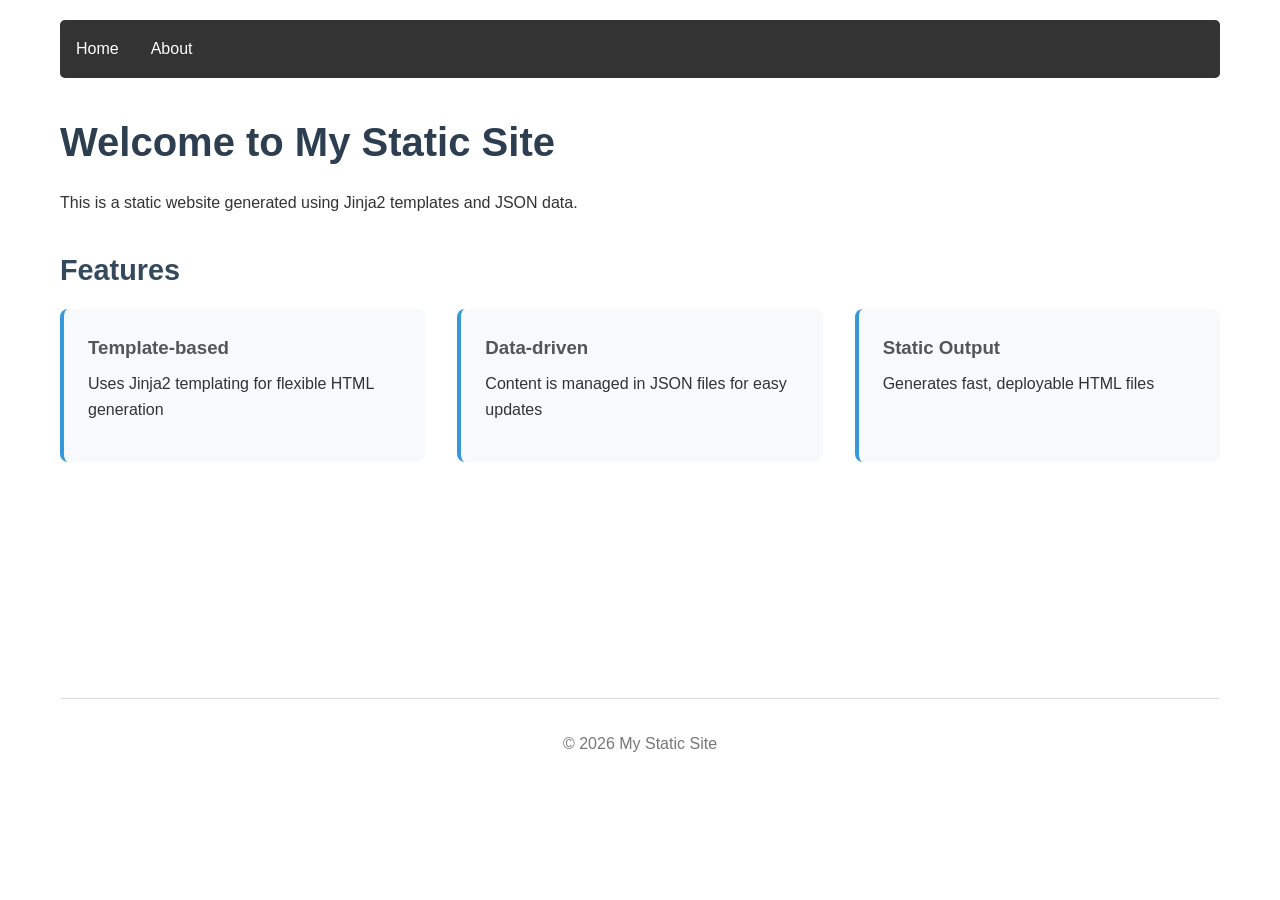
==== output/index.html @ f83f71e3 "github pages deploy with templates" ====
<!DOCTYPE html>
<html lang="en">
<head>
    <meta charset="UTF-8">
    <meta name="viewport" content="width=device-width, initial-scale=1.0">
    <title>Home - My Static Site</title>
    <link rel="stylesheet" href="static/style.css">
</head>
<body>
    <nav>
        <ul>
            <li><a href="index.html">Home</a></li>
            <li><a href="about.html">About</a></li>
        </ul>
    </nav>

    <main>
        
<h1>Welcome to My Static Site</h1>
<p>This is a static website generated using Jinja2 templates and JSON data.</p>

<section class="features">
    <h2>Features</h2>
    <ul>
    
        <li>
            <h3>Template-based</h3>
            <p>Uses Jinja2 templating for flexible HTML generation</p>
        </li>
    
        <li>
            <h3>Data-driven</h3>
            <p>Content is managed in JSON files for easy updates</p>
        </li>
    
        <li>
            <h3>Static Output</h3>
            <p>Generates fast, deployable HTML files</p>
        </li>
    
    </ul>
</section>

    </main>

    <footer>
        <p>&copy; 2026 My Static Site</p>
    </footer>
</body>
</html>
---- output/static/style.css ----
/* Basic CSS for the static site */

* {
    margin: 0;
    padding: 0;
    box-sizing: border-box;
}

body {
    font-family: -apple-system, BlinkMacSystemFont, 'Segoe UI', Roboto, Oxygen, Ubuntu, Cantarell, sans-serif;
    line-height: 1.6;
    color: #333;
    max-width: 1200px;
    margin: 0 auto;
    padding: 20px;
}

nav {
    background: #333;
    color: white;
    padding: 1rem;
    margin-bottom: 2rem;
    border-radius: 5px;
}

nav ul {
    list-style: none;
    display: flex;
    gap: 2rem;
}

nav a {
    color: white;
    text-decoration: none;
    font-weight: 500;
}

nav a:hover {
    text-decoration: underline;
}

main {
    min-height: 60vh;
}

h1 {
    color: #2c3e50;
    margin-bottom: 1rem;
    font-size: 2.5rem;
}

h2 {
    color: #34495e;
    margin: 2rem 0 1rem 0;
    font-size: 1.8rem;
}

h3 {
    color: #555;
    margin-bottom: 0.5rem;
}

p {
    margin-bottom: 1rem;
}

.features ul {
    list-style: none;
    display: grid;
    grid-template-columns: repeat(auto-fit, minmax(300px, 1fr));
    gap: 2rem;
    margin-top: 1rem;
}

.features li {
    background: #f8f9fa;
    padding: 1.5rem;
    border-radius: 8px;
    border-left: 4px solid #3498db;
}

.team {
    margin-top: 2rem;
}

.team-member {
    background: #f8f9fa;
    padding: 1.5rem;
    margin-bottom: 1rem;
    border-radius: 8px;
}

.team-member .role {
    color: #3498db;
    font-weight: 600;
    margin-bottom: 0.5rem;
}

footer {
    margin-top: 3rem;
    padding-top: 2rem;
    border-top: 1px solid #ddd;
    text-align: center;
    color: #777;
}
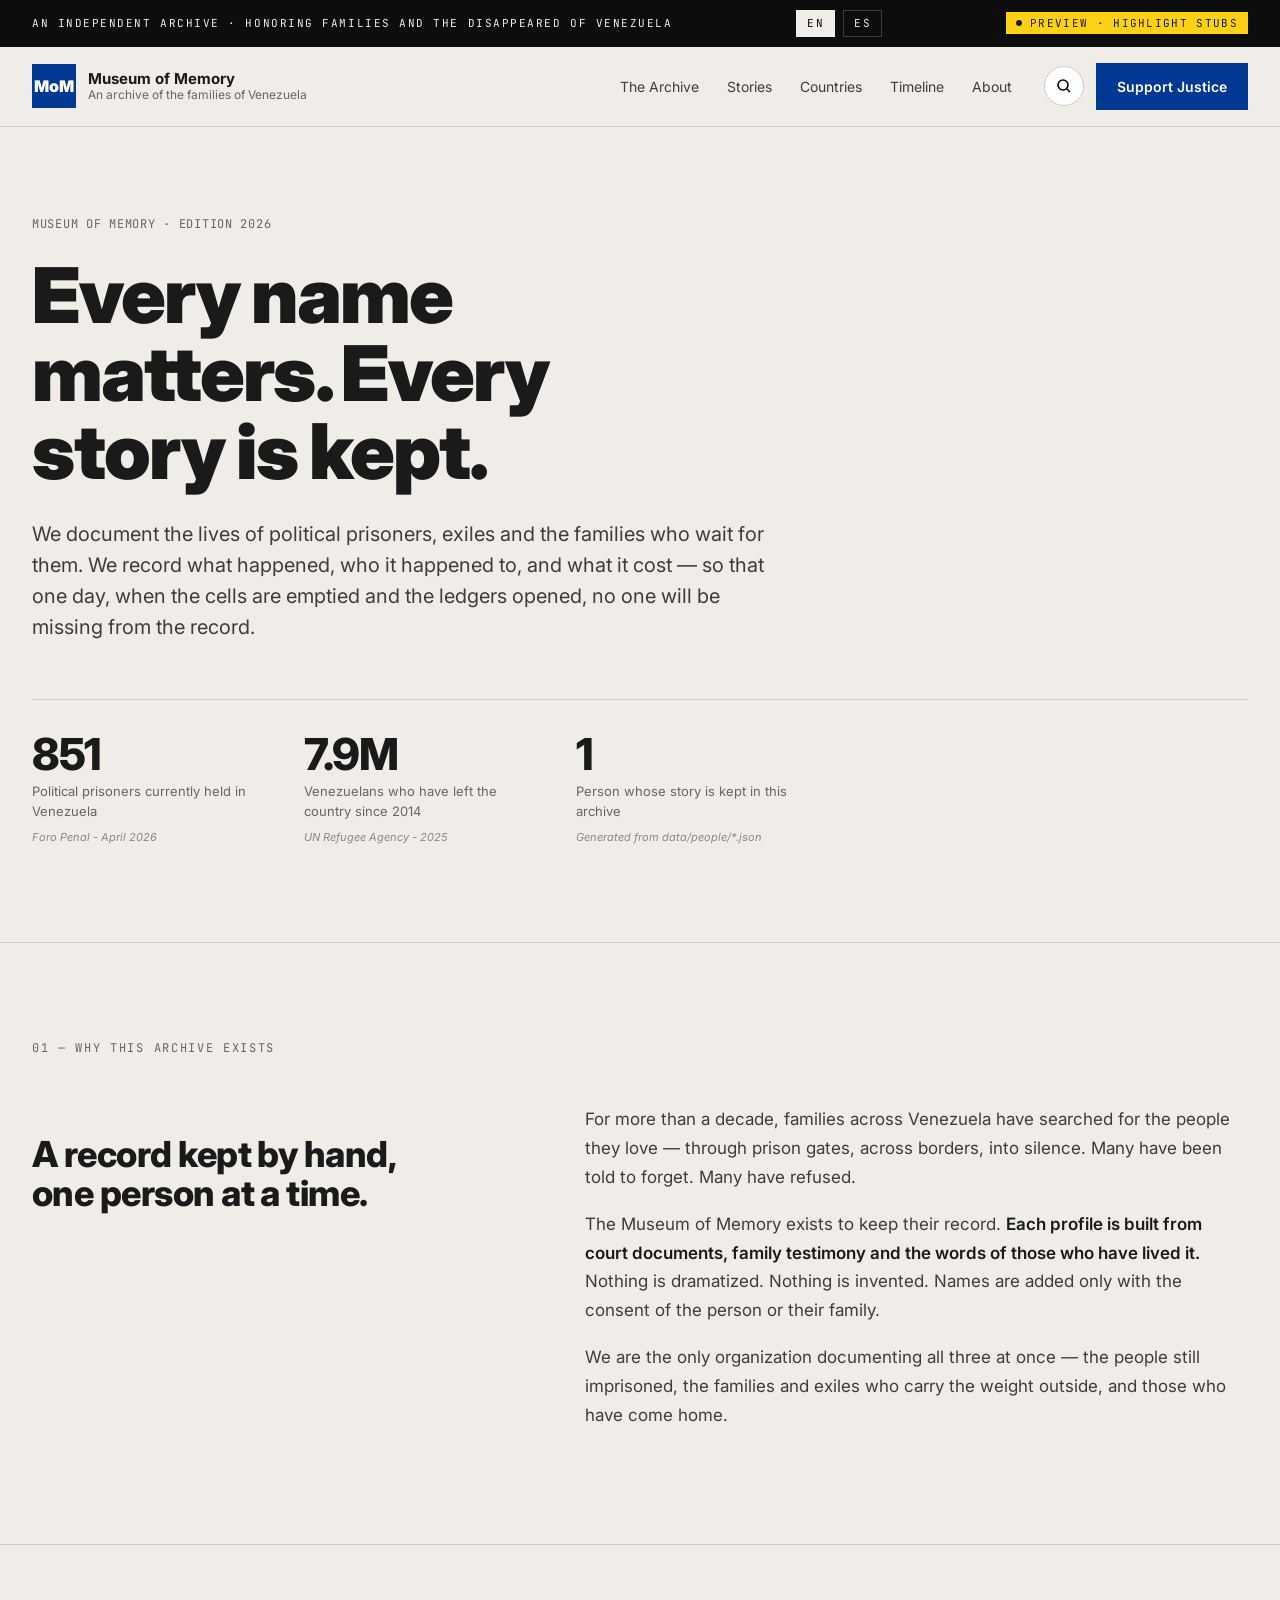
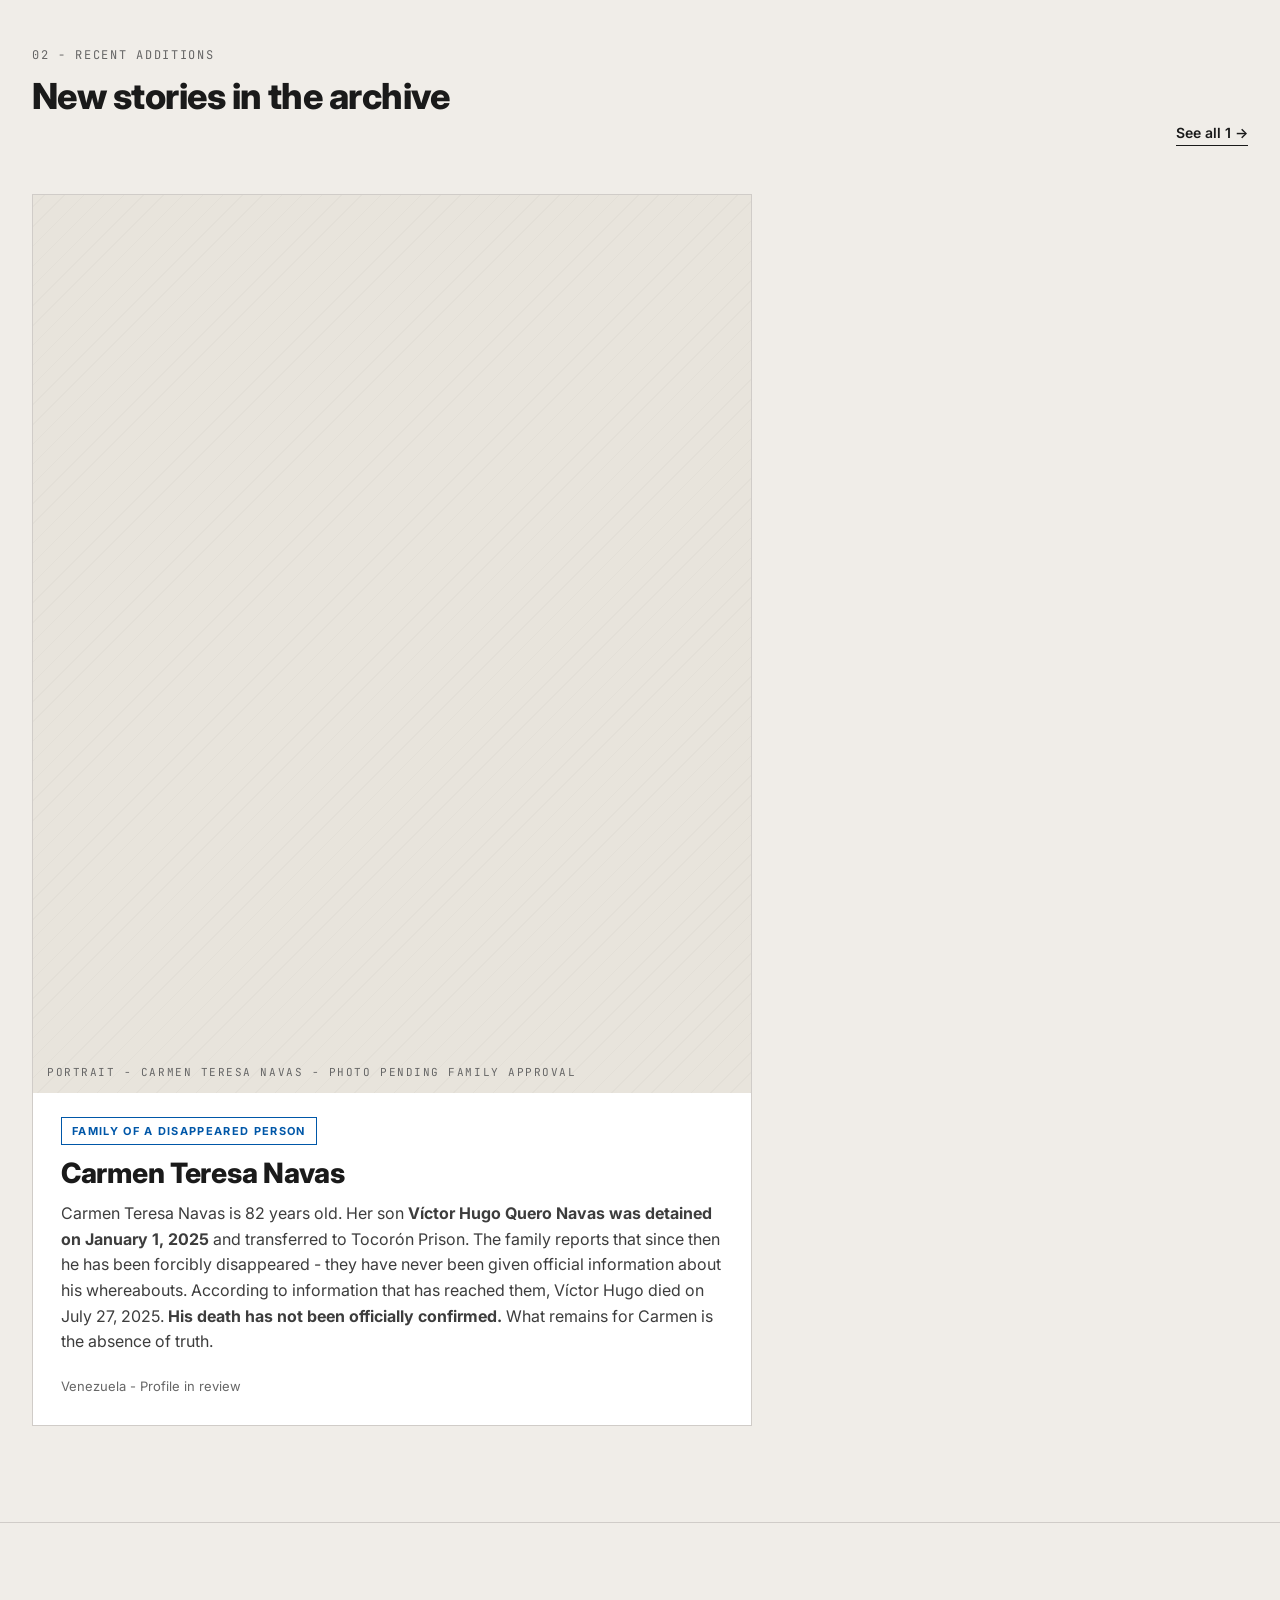
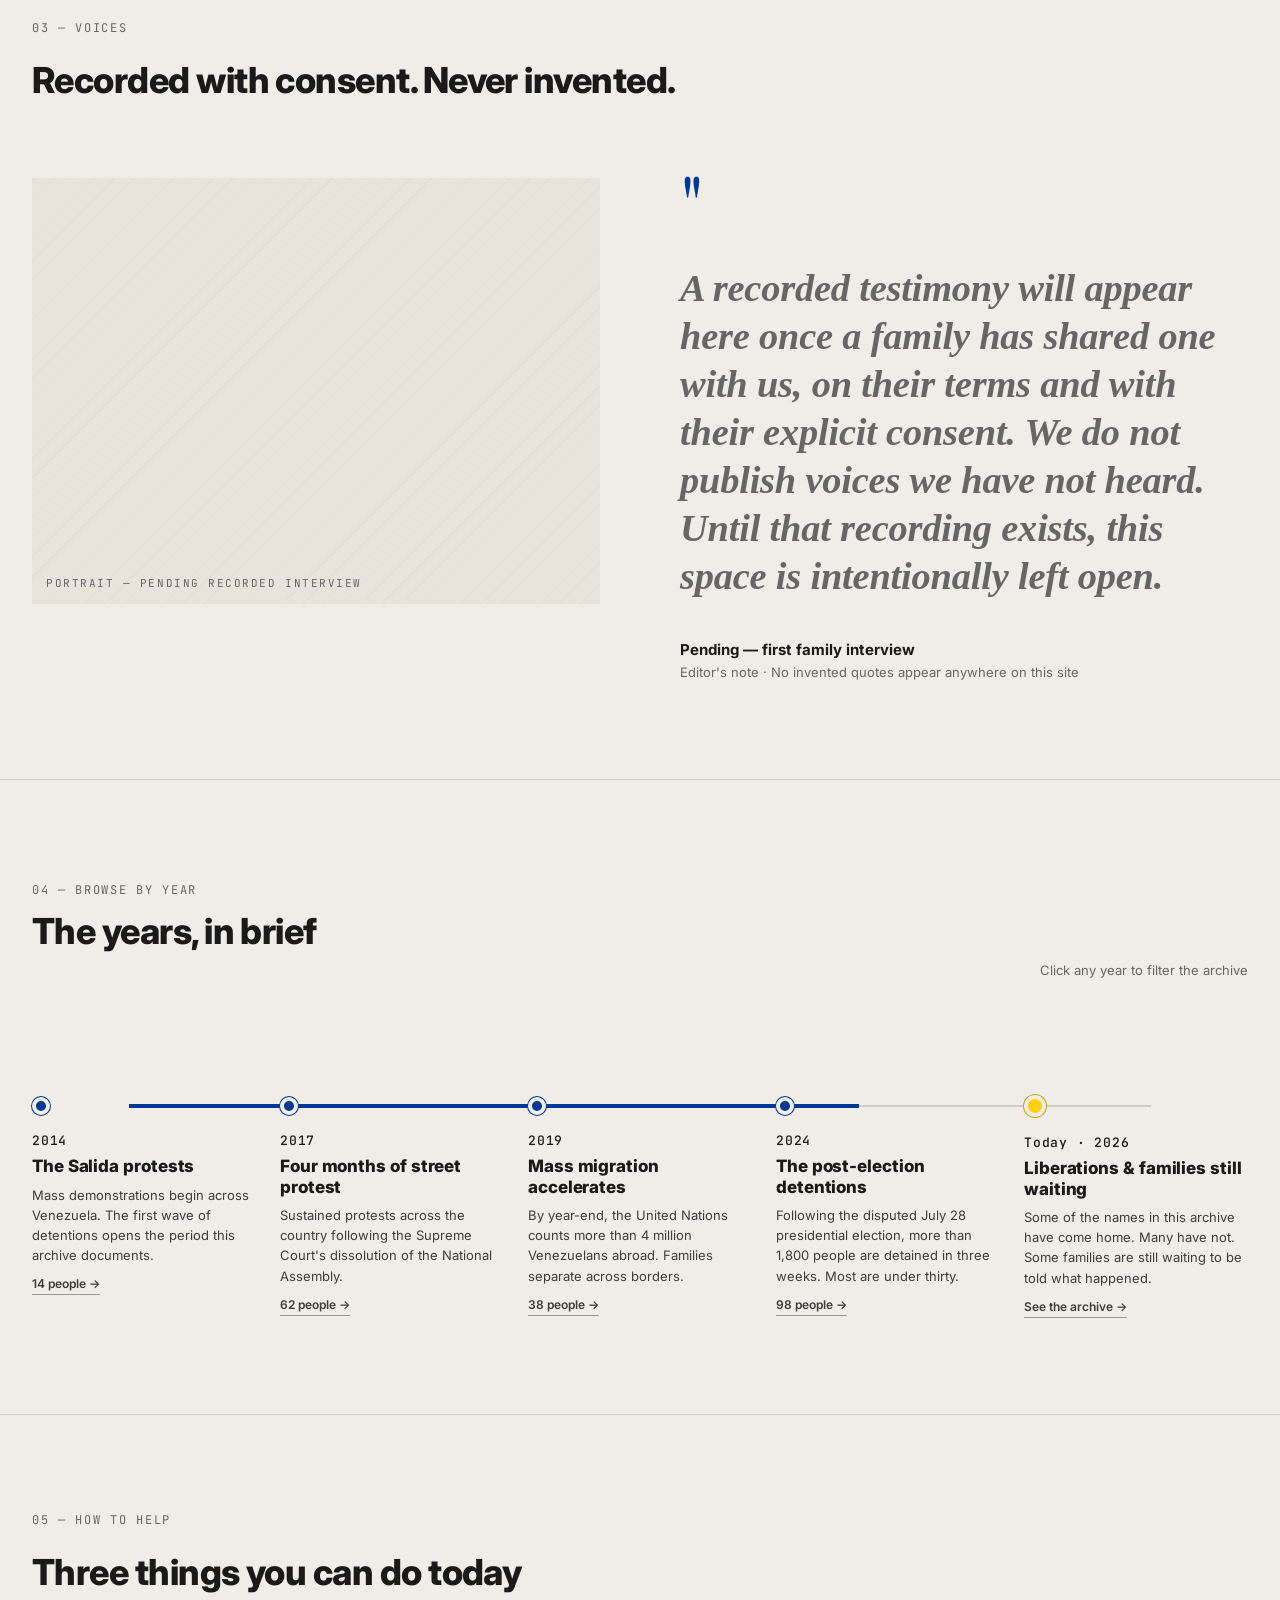
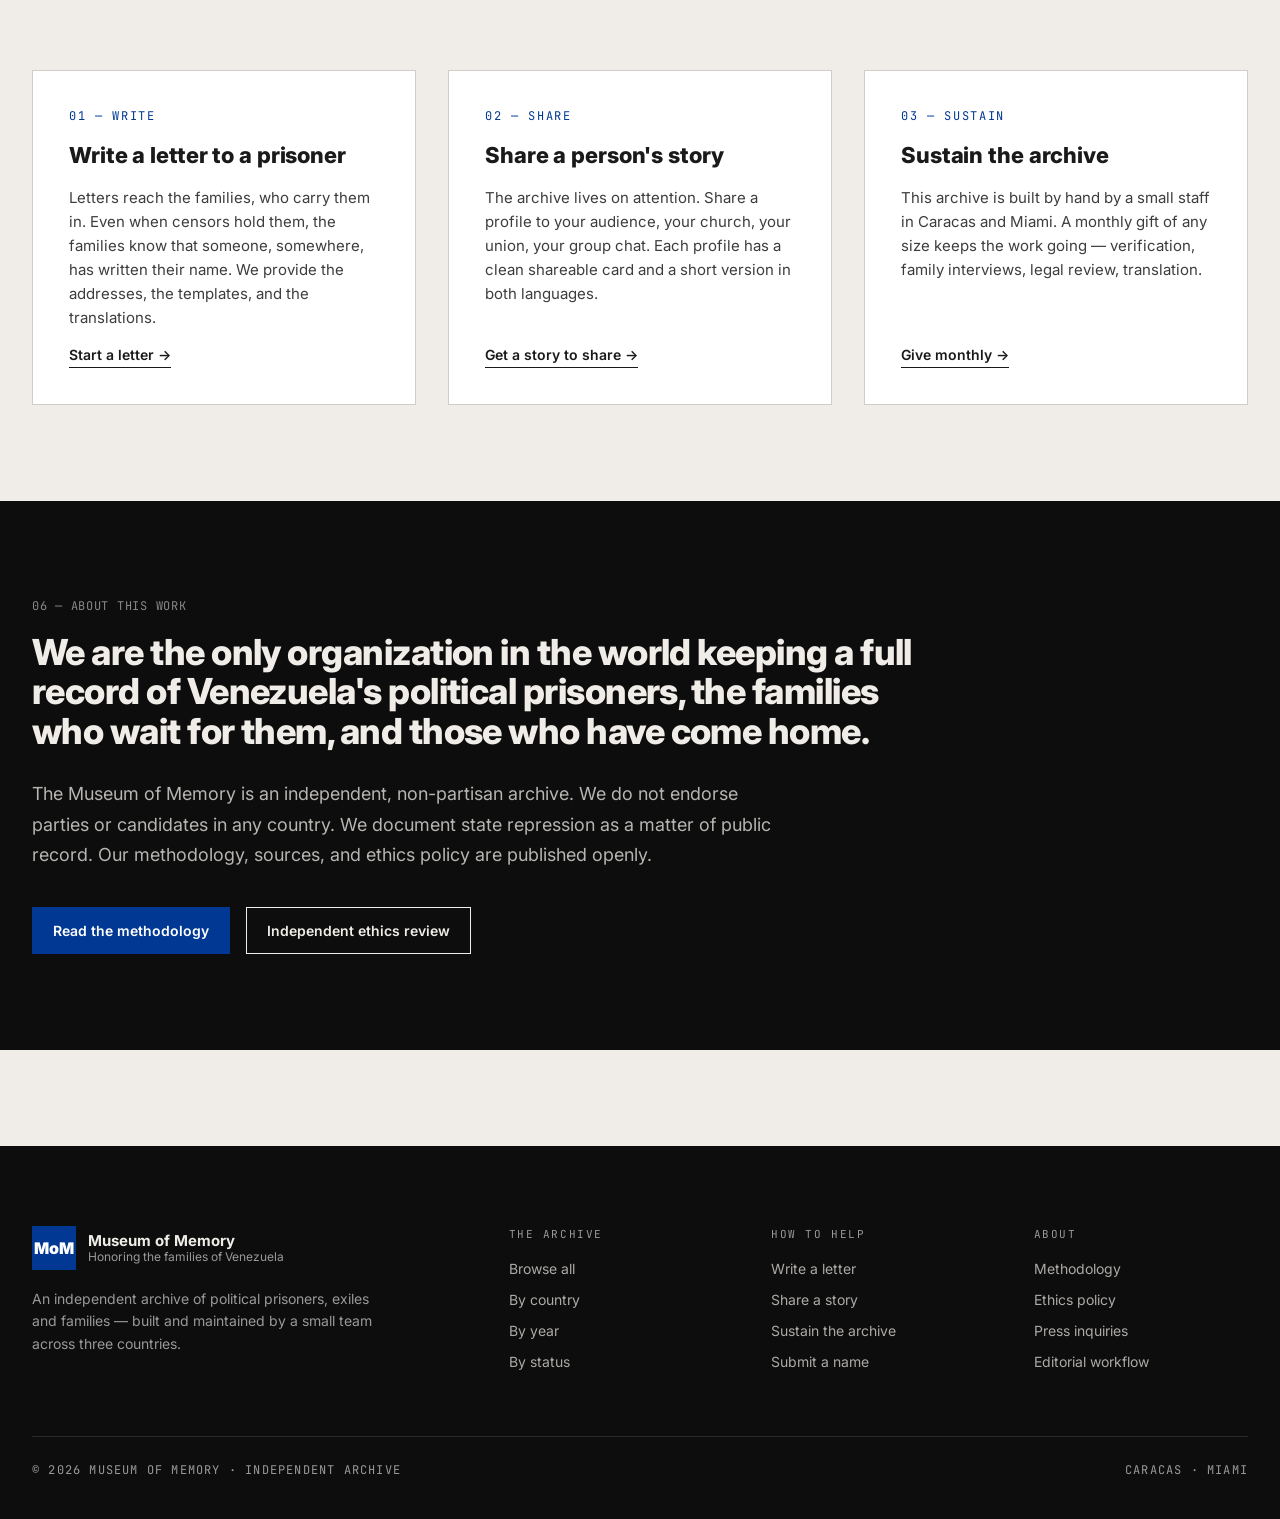
==== commit 8ae7a287: "back to jinja" ====
--- a/output/index.html
+++ b/output/index.html
@@ -1,50 +1,676 @@
 <!DOCTYPE html>
 <html lang="en">
 <head>
-    <meta charset="UTF-8">
-    <meta name="viewport" content="width=device-width, initial-scale=1.0">
-    <title>Home - My Static Site</title>
-    <link rel="stylesheet" href="static/style.css">
+<meta charset="utf-8" />
+<meta name="viewport" content="width=device-width, initial-scale=1" />
+<title>Museum of Memory — Honoring the families of Venezuela</title>
+<link rel="preconnect" href="https://fonts.googleapis.com" />
+<link rel="preconnect" href="https://fonts.gstatic.com" crossorigin />
+<link href="https://fonts.googleapis.com/css2?family=Inter:wght@400;500;600;700;800;900&family=Playfair+Display:ital,wght@0,400;0,700;1,400;1,700&family=JetBrains+Mono:wght@400;500&display=swap" rel="stylesheet" />
+<style>
+/* Museum of Memory — shared stylesheet */
+:root {
+  --cream: #F0EDE8;
+  --cream-2: #E8E4DC;
+  --white: #FFFFFF;
+  --black: #1A1A1A;
+  --true-black: #0D0D0D;
+  --red: #CF142B;
+  --blue: #003893;
+  --blue-deep: #002564;
+  --yellow: #FCD116;
+  --yellow-deep: #C9A410;
+  --red-deep: #A31821;
+  --primary: #003893;
+  --primary-deep: #002564;
+  --amber: #C8820A;
+  --gray-900: #1F1F1F;
+  --gray-700: #3D3D3D;
+  --gray-500: #666666;
+  --gray-400: #888888;
+  --gray-300: #999999;
+  --gray-200: #D0CCC8;
+  --gray-100: #E5E1DA;
+  --cuba-blue: #0057A8;
+  --nicaragua-green: #2E7D32;
+  --venezuela-red: #B71C1C;
+
+  --font-sans: 'Inter', -apple-system, BlinkMacSystemFont, 'Helvetica Neue', sans-serif;
+  --font-serif: 'Playfair Display', Georgia, serif;
+  --font-mono: 'JetBrains Mono', 'IBM Plex Mono', ui-monospace, Menlo, monospace;
+
+  --max: 1320px;
+  --gutter: 32px;
+}
+
+* { box-sizing: border-box; }
+html, body { margin: 0; padding: 0; }
+body {
+  font-family: var(--font-sans);
+  background: var(--cream);
+  color: var(--black);
+  font-size: 16px;
+  line-height: 1.5;
+  -webkit-font-smoothing: antialiased;
+  text-rendering: optimizeLegibility;
+}
+img { max-width: 100%; display: block; }
+a { color: inherit; text-decoration: none; }
+
+/* ---------- Type scale ---------- */
+.t-hero { font-size: clamp(48px, 6vw, 84px); font-weight: 900; letter-spacing: -0.025em; line-height: 1.02; }
+.t-h1   { font-size: clamp(40px, 4.2vw, 56px); font-weight: 800; letter-spacing: -0.02em; line-height: 1.05; }
+.t-h2   { font-size: clamp(28px, 2.8vw, 40px); font-weight: 800; letter-spacing: -0.015em; line-height: 1.1; }
+.t-h3   { font-size: 28px; font-weight: 700; letter-spacing: -0.01em; line-height: 1.2; }
+.t-h4   { font-size: 20px; font-weight: 700; letter-spacing: -0.005em; line-height: 1.3; }
+.t-lead { font-size: 20px; font-weight: 400; line-height: 1.55; color: var(--gray-700); }
+.t-body { font-size: 16px; font-weight: 400; line-height: 1.65; }
+.t-small{ font-size: 13px; font-weight: 400; color: var(--gray-500); }
+.t-cap  { font-size: 12px; font-weight: 400; color: var(--gray-500); }
+.t-label{
+  font-size: 11px; font-weight: 700; text-transform: uppercase;
+  letter-spacing: 0.12em; color: var(--blue);
+}
+.t-mono { font-family: var(--font-mono); font-size: 12px; letter-spacing: 0.06em; text-transform: uppercase; color: var(--gray-500); }
+.t-quote{ font-family: var(--font-serif); font-weight: 700; font-size: clamp(28px, 3vw, 40px); line-height: 1.25; letter-spacing: -0.005em; color: var(--black); }
+
+/* ---------- Layout ---------- */
+.wrap { max-width: var(--max); margin: 0 auto; padding: 0 var(--gutter); }
+.section { padding: 96px 0; border-top: 1px solid var(--gray-200); }
+.section.tight { padding: 64px 0; }
+.section-head { display: flex; flex-direction: column; gap: 12px; margin-bottom: 48px; }
+.section-head .num { font-family: var(--font-mono); font-size: 12px; color: var(--gray-500); text-transform: uppercase; letter-spacing: 0.14em; }
+
+/* ---------- Header ---------- */
+.topband {
+  background: var(--true-black);
+  color: var(--cream);
+  font-family: var(--font-mono);
+  font-size: 11px;
+  letter-spacing: 0.14em;
+  text-transform: uppercase;
+}
+.topband .wrap { display: flex; justify-content: space-between; align-items: center; padding-top: 10px; padding-bottom: 10px; gap: 16px; flex-wrap: wrap; } .topband .right-tools { display: flex; gap: 12px; align-items: center; }
+.topband a { color: inherit; opacity: 0.7; }
+.topband a:hover { opacity: 1; }
+.topband .lang { display: inline-flex; gap: 8px; }
+.topband .lang button {
+  background: transparent; border: 1px solid rgba(255,255,255,0.2); color: var(--cream);
+  font: inherit; letter-spacing: 0.14em; text-transform: uppercase;
+  padding: 4px 10px; cursor: pointer;
+}
+.topband .lang button.on { background: var(--cream); color: var(--true-black); border-color: var(--cream); }
+
+.nav {
+  background: var(--cream);
+  border-bottom: 1px solid var(--gray-200);
+  position: sticky; top: 0; z-index: 50;
+}
+.nav .wrap { display: flex; align-items: center; gap: 32px; padding-top: 16px; padding-bottom: 16px; }
+.brand { display: flex; align-items: center; gap: 12px; font-weight: 700; }
+.brand-mark {
+  width: 44px; height: 44px; background: var(--blue); color: var(--white);
+  display: grid; place-items: center; font-weight: 900; letter-spacing: -0.02em;
+  font-size: 16px;
+}
+.brand-text { display: flex; flex-direction: column; line-height: 1.15; }
+.brand-text strong { font-size: 15px; font-weight: 700; }
+.brand-text span { font-size: 12px; color: var(--gray-500); font-weight: 400; }
+.nav-links { display: flex; gap: 28px; margin-left: auto; align-items: center; }
+.nav-links a { font-size: 14px; color: var(--gray-700); }
+.nav-links a:hover, .nav-links a.active { color: var(--black); }
+.nav-actions { display: flex; align-items: center; gap: 12px; }
+.btn {
+  display: inline-flex; align-items: center; gap: 8px;
+  padding: 12px 20px; font-size: 14px; font-weight: 600;
+  border: 1px solid var(--black); background: var(--black); color: var(--cream);
+  cursor: pointer; transition: background 0.15s ease;
+}
+.btn:hover { background: var(--gray-700); }
+.btn.red { background: var(--blue); border-color: var(--blue); color: var(--white); }
+.btn.red:hover { background: var(--blue-deep); border-color: var(--blue-deep); }
+.btn.ghost { background: transparent; color: var(--black); }
+.btn.ghost:hover { background: var(--black); color: var(--cream); }
+.search-icon {
+  width: 40px; height: 40px; border-radius: 999px;
+  border: 1px solid var(--gray-200); background: var(--white);
+  display: grid; place-items: center; cursor: pointer;
+}
+
+/* ---------- Status pills ---------- */
+.pill {
+  display: inline-flex; align-items: center; gap: 6px;
+  font-size: 11px; font-weight: 700; letter-spacing: 0.12em; text-transform: uppercase;
+  padding: 5px 10px; border: 1px solid currentColor;
+}
+.pill.imprisoned { color: var(--red); }
+.pill.exiled    { color: var(--amber); }
+.pill.liberated { color: var(--nicaragua-green); }
+.pill.killed    { color: var(--red-deep); }
+.pill.disappeared { color: var(--black); }
+.pill.family    { color: var(--cuba-blue); }
+.pill.solid { background: var(--red); color: var(--white); border-color: var(--red); }
+.pill.solid.amber { background: var(--amber); border-color: var(--amber); }
+.pill.solid.green { background: var(--nicaragua-green); border-color: var(--nicaragua-green); }
+
+/* ---------- Photo placeholder ---------- */
+.photo {
+  background: var(--cream-2);
+  position: relative;
+  overflow: hidden;
+  display: flex; align-items: flex-end; justify-content: flex-start;
+}
+.photo::before {
+  content: ""; position: absolute; inset: 0;
+  background-image: repeating-linear-gradient(
+    -45deg,
+    rgba(0,0,0,0.025) 0 1px,
+    transparent 1px 14px
+  );
+}
+.photo .photo-cap {
+  position: relative; z-index: 1;
+  font-family: var(--font-mono); font-size: 11px;
+  text-transform: uppercase; letter-spacing: 0.14em;
+  color: var(--gray-500);
+  padding: 12px 14px;
+}
+.photo.dark { background: var(--true-black); }
+.photo.dark::before { background-image: repeating-linear-gradient(-45deg, rgba(255,255,255,0.04) 0 1px, transparent 1px 14px); }
+.photo.dark .photo-cap { color: var(--gray-300); }
+
+/* ---------- Person card ---------- */
+.person-card {
+  display: block;
+  background: var(--white);
+  border: 1px solid var(--gray-200);
+  transition: border-color 0.15s ease, transform 0.15s ease;
+}
+.person-card:hover { border-color: var(--black); }
+.person-card .photo { aspect-ratio: 4/5; }
+.person-card .meta { padding: 18px 20px 22px; }
+.person-card .meta h4 { margin: 0 0 6px; font-size: 18px; font-weight: 700; letter-spacing: -0.005em; }
+.person-card .meta .sub { font-size: 13px; color: var(--gray-500); }
+.person-card .pill { margin-bottom: 12px; }
+
+/* ---------- Footer ---------- */
+.foot { background: var(--true-black); color: var(--cream); padding: 80px 0 40px; margin-top: 96px; }
+.foot a { color: var(--cream); opacity: 0.7; }
+.foot a:hover { opacity: 1; }
+.foot-grid { display: grid; grid-template-columns: 2fr 1fr 1fr 1fr; gap: 48px; }
+.foot-col h5 { font-size: 11px; letter-spacing: 0.14em; text-transform: uppercase; color: var(--gray-300); margin: 0 0 16px; font-family: var(--font-mono); font-weight: 400; }
+.foot-col ul { list-style: none; padding: 0; margin: 0; display: flex; flex-direction: column; gap: 10px; font-size: 14px; }
+.foot-bottom { margin-top: 64px; padding-top: 24px; border-top: 1px solid rgba(255,255,255,0.12); display: flex; justify-content: space-between; font-size: 12px; color: var(--gray-300); font-family: var(--font-mono); letter-spacing: 0.1em; text-transform: uppercase; }
+
+/* ---------- Stub data flag (preview mode) ---------- */
+[data-stub] { position: relative; }
+body.preview-on [data-stub] {
+  outline: 2px dashed var(--yellow-deep);
+  outline-offset: 2px;
+  background-image: linear-gradient(135deg, rgba(252,209,22,0.06) 0 8px, transparent 8px 16px);
+}
+body.preview-on [data-stub]::after {
+  content: "SAMPLE";
+  position: absolute; top: -10px; left: -2px;
+  font-family: var(--font-mono); font-size: 9px; letter-spacing: 0.16em; font-weight: 700;
+  background: var(--yellow); color: var(--black); padding: 2px 6px;
+  z-index: 5;
+}
+.preview-toggle {
+  display: inline-flex; align-items: center; gap: 8px;
+  font-family: var(--font-mono); font-size: 11px; letter-spacing: 0.12em; text-transform: uppercase;
+  background: var(--yellow); color: var(--black); border: 0; padding: 4px 10px;
+  cursor: pointer;
+}
+.preview-toggle .dot { width: 6px; height: 6px; border-radius: 999px; background: var(--black); }
+body.preview-on .preview-toggle { background: var(--black); color: var(--yellow); }
+body.preview-on .preview-toggle .dot { background: var(--yellow); }
+
+/* ---------- Utilities ---------- */
+.hr { border: 0; border-top: 1px solid var(--gray-200); margin: 0; }
+.flag { width: 18px; height: 12px; display: inline-block; vertical-align: middle; border: 1px solid rgba(0,0,0,0.05); }
+.country-tag { display: inline-flex; align-items: center; gap: 6px; font-size: 11px; font-weight: 700; letter-spacing: 0.12em; text-transform: uppercase; }
+
+</style>
+<style>
+  /* Home-only */
+  .hero { padding: 88px 0 96px; }
+  .hero .lede { max-width: 920px; }
+  .hero h1 { margin: 24px 0 28px; }
+  .hero .meta-row { display: flex; gap: 32px; margin-top: 56px; padding-top: 32px; border-top: 1px solid var(--gray-200); flex-wrap: wrap; }
+  .hero .meta-row .meta-item { min-width: 220px; }
+  .hero .meta-row .num { font-size: 44px; font-weight: 800; letter-spacing: -0.02em; line-height: 1; }
+  .hero .meta-row .lbl { font-size: 13px; color: var(--gray-500); margin-top: 6px; max-width: 240px; }
+  .hero .meta-row .src { font-size: 11px; color: var(--gray-400); margin-top: 8px; font-style: italic; }
+
+  .why { display: grid; grid-template-columns: 1fr 1.4fr; gap: 80px; align-items: start; }
+  .why p { font-size: 17px; line-height: 1.7; color: var(--gray-700); margin: 0 0 18px; }
+  .why p strong { color: var(--black); font-weight: 600; }
+
+  /* Recent additions */
+  .recent-grid { display: grid; grid-template-columns: 1.6fr 1fr 1fr; gap: 28px; }
+  .recent-grid .featured .photo { aspect-ratio: 4/5; }
+  .recent-grid .featured .meta { padding: 24px 28px 28px; }
+  .recent-grid .featured h3 { margin: 0 0 12px; font-size: 28px; font-weight: 800; letter-spacing: -0.01em; line-height: 1.15; }
+  .recent-grid .featured p { font-size: 16px; color: var(--gray-700); line-height: 1.6; margin: 0 0 18px; }
+  .recent-grid .featured .pill { margin-bottom: 12px; }
+  .recent-grid .stack { display: flex; flex-direction: column; gap: 28px; }
+  .recent-grid .stack .person-card .photo { aspect-ratio: 4/3; }
+
+  /* Timeline */
+  .tl { position: relative; padding: 0 0 0 0; }
+  .tl-row { display: grid; grid-template-columns: 140px 1fr; gap: 48px; padding: 28px 0; border-top: 1px solid var(--gray-200); align-items: start; }
+  .tl-row:last-child { border-bottom: 1px solid var(--gray-200); }
+  .tl-row .yr { font-family: var(--font-mono); font-size: 13px; letter-spacing: 0.08em; color: var(--gray-700); padding-top: 4px; }
+  .tl-row .yr .count { display: block; font-family: var(--font-sans); font-size: 11px; color: var(--gray-400); margin-top: 4px; letter-spacing: 0.06em; text-transform: uppercase; }
+  .tl-row .body h4 { margin: 0 0 8px; font-size: 20px; font-weight: 700; letter-spacing: -0.005em; }
+  .tl-row .body p { margin: 0; color: var(--gray-700); font-size: 15px; line-height: 1.6; max-width: 720px; }
+  .tl-row .body .links { margin-top: 12px; display: flex; gap: 16px; flex-wrap: wrap; font-size: 13px; }
+  .tl-row .body .links a { color: var(--gray-700); border-bottom: 1px solid var(--gray-300); padding-bottom: 1px; }
+  .tl-row .body .links a:hover { color: var(--black); border-color: var(--black); }
+  .tl-row.is-active .body h4 { color: var(--red); }
+
+  /* Horizontal hero timeline */
+  .htl { padding: 16px 0 0; }
+  .htl-track {
+    position: relative;
+    display: grid;
+    grid-template-columns: repeat(5, 1fr);
+    gap: 24px;
+    margin-top: 32px;
+  }
+  .htl-track::before {
+    content: ""; position: absolute;
+    left: 8%; right: 8%; top: 28px;
+    height: 2px; background: var(--gray-200);
+    z-index: 0;
+  }
+  .htl-track::after {
+    content: ""; position: absolute;
+    left: 8%; top: 27px;
+    width: 60%; height: 4px; background: var(--blue);
+    z-index: 1;
+  }
+  .htl-node { position: relative; z-index: 2; padding-top: 0; }
+  .htl-dot {
+    width: 18px; height: 18px; border-radius: 999px;
+    background: var(--gray-200); border: 4px solid var(--cream);
+    margin: 20px 0 16px;
+    box-shadow: 0 0 0 1px var(--gray-300);
+  }
+  .htl-node.is-key .htl-dot { background: var(--blue); box-shadow: 0 0 0 1px var(--blue); }
+  .htl-node.is-now .htl-dot { background: var(--yellow); box-shadow: 0 0 0 1px var(--yellow-deep); width: 22px; height: 22px; margin-top: 18px; }
+  .htl-node .yr {
+    font-family: var(--font-mono); font-size: 13px; font-weight: 500;
+    letter-spacing: 0.06em; color: var(--gray-500);
+    margin-bottom: 6px;
+  }
+  .htl-node.is-key .yr, .htl-node.is-now .yr { color: var(--black); }
+  .htl-node h4 {
+    margin: 0 0 8px; font-size: 17px; font-weight: 800; letter-spacing: -0.005em;
+    line-height: 1.2;
+  }
+  .htl-node p {
+    margin: 0; font-size: 13px; color: var(--gray-700); line-height: 1.55;
+  }
+  .htl-node a {
+    display: inline-block; margin-top: 10px; font-size: 12px; font-weight: 600;
+    color: var(--gray-700); border-bottom: 1px solid var(--gray-300); padding-bottom: 1px;
+  }
+  .htl-node a:hover { color: var(--black); border-color: var(--black); }
+  @media (max-width: 900px) {
+    .htl-track { grid-template-columns: 1fr; gap: 0; }
+    .htl-track::before, .htl-track::after { display: none; }
+    .htl-node { border-top: 1px solid var(--gray-200); padding: 20px 0; }
+    .htl-dot { margin: 0 0 12px; }
+  }
+
+  /* Voices section */
+  .voices { display: grid; grid-template-columns: 1fr 1fr; gap: 80px; align-items: start; }
+  .voices blockquote { margin: 0; }
+  .voices .qmark { font-family: var(--font-serif); font-size: 80px; color: var(--blue); line-height: 0.6; margin-bottom: 8px; }
+  .voices .attr { margin-top: 28px; }
+  .voices .attr .who { font-weight: 700; font-size: 15px; }
+  .voices .attr .role { font-size: 13px; color: var(--gray-500); margin-top: 2px; }
+  .voices .photo { aspect-ratio: 4/3; }
+
+  /* How to help */
+  .help-grid { display: grid; grid-template-columns: repeat(3, 1fr); gap: 32px; }
+  .help-card {
+    background: var(--white); border: 1px solid var(--gray-200);
+    padding: 36px; display: flex; flex-direction: column; gap: 14px; min-height: 320px;
+  }
+  .help-card .num { font-family: var(--font-mono); font-size: 12px; color: var(--blue); letter-spacing: 0.14em; text-transform: uppercase; }
+  .help-card h4 { font-size: 22px; font-weight: 800; letter-spacing: -0.005em; margin: 0; }
+  .help-card p { color: var(--gray-700); margin: 0; font-size: 15px; line-height: 1.6; flex: 1; }
+  .help-card a { font-size: 14px; font-weight: 600; color: var(--black); border-bottom: 1px solid var(--black); padding-bottom: 2px; align-self: flex-start; }
+
+  /* About strip */
+  .about-strip { background: var(--true-black); color: var(--cream); padding: 96px 0; }
+  .about-strip h2 { margin: 0 0 28px; max-width: 900px; }
+  .about-strip p { font-size: 18px; color: rgba(240,237,232,0.75); line-height: 1.7; max-width: 760px; margin: 0 0 18px; }
+  .about-strip .num { color: var(--gray-400); }
+
+  @media (max-width: 900px) {
+    .why, .voices, .recent-grid, .help-grid, .foot-grid { grid-template-columns: 1fr; gap: 40px; }
+    .nav-links { display: none; }
+  }
+</style>
 </head>
 <body>
-    <nav>
+
+<!-- TOP BAND -->
+<div class="topband">
+  <div class="wrap">
+    <div>An independent archive · Honoring families and the disappeared of Venezuela</div>
+    <div class="lang" role="group" aria-label="Language">
+      <button class="on" aria-pressed="true">EN</button>
+      <button aria-pressed="false">ES</button>
+      </div>
+      <button class="preview-toggle" id="previewToggle"><span class="dot"></span>Preview · highlight stubs</button>
+  </div>
+</div>
+
+<!-- NAV -->
+<header class="nav">
+  <div class="wrap">
+    <a href="index.html" class="brand" aria-label="Museum of Memory home">
+      <span class="brand-mark">MoM</span>
+      <span class="brand-text">
+        <strong>Museum of Memory</strong>
+        <span>An archive of the families of Venezuela</span>
+      </span>
+    </a>
+    <nav class="nav-links" aria-label="Primary">
+      <a href="archive.html">The Archive</a>
+      <a href="#">Stories</a>
+      <a href="#">Countries</a>
+      <a href="#">Timeline</a>
+      <a href="#">About</a>
+    </nav>
+    <div class="nav-actions">
+      <button class="search-icon" aria-label="Search the archive">
+        <svg width="16" height="16" viewBox="0 0 16 16" fill="none" stroke="currentColor" stroke-width="1.6"><circle cx="7" cy="7" r="5"/><path d="M11 11l3 3"/></svg>
+      </button>
+      <a class="btn red" href="#help">Support Justice</a>
+    </div>
+  </div>
+</header>
+
+<!-- HERO / MISSION -->
+<section class="hero">
+  <div class="wrap">
+    <div class="lede">
+      <div class="t-mono">Museum of Memory · Edition 2026</div>
+      <h1 class="t-hero">Every name<br/>matters. Every<br/>story is kept.</h1>
+      <p class="t-lead" style="max-width: 760px;">
+        We document the lives of political prisoners, exiles and the families who wait for them.
+        We record what happened, who it happened to, and what it cost — so that one day,
+        when the cells are emptied and the ledgers opened, no one will be missing from the record.
+      </p>
+    </div>
+
+    <div class="meta-row">
+  <div class="meta-item">
+    <div class="num">851</div>
+    <div class="lbl">Political prisoners currently held in Venezuela</div>
+    <div class="src">Foro Penal - April 2026</div>
+  </div>
+  <div class="meta-item">
+    <div class="num">7.9M</div>
+    <div class="lbl">Venezuelans who have left the country since 2014</div>
+    <div class="src">UN Refugee Agency - 2025</div>
+  </div>
+  <div class="meta-item">
+    <div class="num">1</div>
+    <div class="lbl">Person whose story is kept in this archive</div>
+    <div class="src">Generated from data/people/*.json</div>
+  </div>
+</div>
+  </div>
+</section>
+
+<!-- WHY THIS EXISTS -->
+<section class="section">
+  <div class="wrap">
+    <div class="section-head">
+      <span class="num">01 — Why this archive exists</span>
+    </div>
+    <div class="why">
+      <h2 class="t-h2">A record kept by hand,<br/>one person at a time.</h2>
+      <div>
+        <p>
+          For more than a decade, families across Venezuela have searched
+          for the people they love — through prison gates, across borders, into silence.
+          Many have been told to forget. Many have refused.
+        </p>
+        <p>
+          The Museum of Memory exists to keep their record. <strong>Each profile is built from
+          court documents, family testimony and the words of those who have lived it.</strong>
+          Nothing is dramatized. Nothing is invented. Names are added only with the consent
+          of the person or their family.
+        </p>
+        <p>
+          We are the only organization documenting all three at once — the people still imprisoned, the families and exiles who carry the weight outside, and those who have come home.
+        </p>
+      </div>
+    </div>
+  </div>
+</section>
+
+<!-- RECENT ADDITIONS -->
+<section class="section">
+  <div class="wrap">
+    <div class="section-head" style="display:flex; flex-direction:row; justify-content:space-between; align-items:end;">
+      <div>
+        <span class="num">02 - Recent additions</span>
+        <h2 class="t-h2" style="margin-top:12px;">New stories in the archive</h2>
+      </div>
+      <a href="archive.html" style="font-size:14px; font-weight:600; border-bottom:1px solid var(--black); padding-bottom:2px;">See all 1 -></a>
+    </div>
+
+    <div class="recent-grid" style="grid-template-columns:minmax(0, 720px);">
+
+      <a href="carmen.html" class="person-card featured">
+        <div class="photo" style="aspect-ratio: 4/5;">
+          <span class="photo-cap">PORTRAIT - CARMEN TERESA NAVAS - PHOTO PENDING FAMILY APPROVAL</span>
+        </div>
+        <div class="meta">
+          <span class="pill family">Family of a disappeared person</span>
+          <h3>Carmen Teresa Navas</h3>
+          <p>Carmen Teresa Navas is 82 years old. Her son <strong>Víctor Hugo Quero Navas was detained on January 1, 2025</strong> and transferred to Tocorón Prison. The family reports that since then he has been forcibly disappeared - they have never been given official information about his whereabouts. According to information that has reached them, Víctor Hugo died on July 27, 2025. <strong>His death has not been officially confirmed.</strong> What remains for Carmen is the absence of truth.</p>
+          <span class="t-small">Venezuela - Profile in review</span>
+        </div>
+      </a>
+
+    </div>
+  </div>
+</section>
+
+<!-- VOICES / PULL QUOTE -->
+<section class="section">
+  <div class="wrap">
+    <div class="section-head">
+      <span class="num">03 — Voices</span>
+      <h2 class="t-h2" style="margin-top:12px;">Recorded with consent. Never invented.</h2>
+    </div>
+    <div class="voices" data-stub>
+      <div class="photo" style="aspect-ratio: 4/3;">
+        <span class="photo-cap">PORTRAIT — PENDING RECORDED INTERVIEW</span>
+      </div>
+      <blockquote>
+        <div class="qmark">"</div>
+        <p class="t-quote" style="color: var(--gray-500); font-style: italic;">
+          A recorded testimony will appear here once a family has shared one with us, on their
+          terms and with their explicit consent. We do not publish voices we have not heard.
+          Until that recording exists, this space is intentionally left open.
+        </p>
+        <div class="attr">
+          <div class="who">Pending — first family interview</div>
+          <div class="role">Editor's note · No invented quotes appear anywhere on this site</div>
+        </div>
+      </blockquote>
+    </div>
+  </div>
+</section>
+
+<!-- TIMELINE / BROWSE BY YEAR -->
+<section class="section">
+  <div class="wrap">
+    <div class="section-head" style="display:flex; flex-direction:row; justify-content:space-between; align-items:end;">
+      <div>
+        <span class="num">04 — Browse by year</span>
+        <h2 class="t-h2" style="margin-top:12px;">The years, in brief</h2>
+      </div>
+      <span class="t-small">Click any year to filter the archive</span>
+    </div>
+
+    <div class="htl" data-stub>
+      <div class="htl-track">
+        <div class="htl-node is-key">
+          <div class="htl-dot"></div>
+          <div class="yr">2014</div>
+          <h4>The Salida protests</h4>
+          <p>Mass demonstrations begin across Venezuela. The first wave of detentions opens the period this archive documents.</p>
+          <a href="archive.html?year=2014">14 people →</a>
+        </div>
+        <div class="htl-node is-key">
+          <div class="htl-dot"></div>
+          <div class="yr">2017</div>
+          <h4>Four months of street protest</h4>
+          <p>Sustained protests across the country following the Supreme Court's dissolution of the National Assembly.</p>
+          <a href="archive.html?year=2017">62 people →</a>
+        </div>
+        <div class="htl-node is-key">
+          <div class="htl-dot"></div>
+          <div class="yr">2019</div>
+          <h4>Mass migration accelerates</h4>
+          <p>By year-end, the United Nations counts more than 4 million Venezuelans abroad. Families separate across borders.</p>
+          <a href="archive.html?year=2019">38 people →</a>
+        </div>
+        <div class="htl-node is-key">
+          <div class="htl-dot"></div>
+          <div class="yr">2024</div>
+          <h4>The post-election detentions</h4>
+          <p>Following the disputed July 28 presidential election, more than 1,800 people are detained in three weeks. Most are under thirty.</p>
+          <a href="archive.html?year=2024">98 people →</a>
+        </div>
+        <div class="htl-node is-now">
+          <div class="htl-dot"></div>
+          <div class="yr">Today · 2026</div>
+          <h4>Liberations & families still waiting</h4>
+          <p>Some of the names in this archive have come home. Many have not. Some families are still waiting to be told what happened.</p>
+          <a href="archive.html">See the archive →</a>
+        </div>
+      </div>
+    </div>
+  </div>
+</section>
+
+<!-- HOW TO HELP -->
+<section class="section" id="help">
+  <div class="wrap">
+    <div class="section-head">
+      <span class="num">05 — How to help</span>
+      <h2 class="t-h2" style="margin-top:12px;">Three things you can do today</h2>
+    </div>
+
+    <div class="help-grid" data-stub>
+      <div class="help-card">
+        <span class="num">01 — Write</span>
+        <h4>Write a letter to a prisoner</h4>
+        <p>Letters reach the families, who carry them in. Even when censors hold them, the families know that someone, somewhere, has written their name. We provide the addresses, the templates, and the translations.</p>
+        <a href="#">Start a letter →</a>
+      </div>
+      <div class="help-card">
+        <span class="num">02 — Share</span>
+        <h4>Share a person's story</h4>
+        <p>The archive lives on attention. Share a profile to your audience, your church, your union, your group chat. Each profile has a clean shareable card and a short version in both languages.</p>
+        <a href="#">Get a story to share →</a>
+      </div>
+      <div class="help-card">
+        <span class="num">03 — Sustain</span>
+        <h4>Sustain the archive</h4>
+        <p>This archive is built by hand by a small staff in Caracas and Miami. A monthly gift of any size keeps the work going — verification, family interviews, legal review, translation.</p>
+        <a href="#">Give monthly →</a>
+      </div>
+    </div>
+  </div>
+</section>
+
+<!-- ABOUT STRIP -->
+<section class="about-strip">
+  <div class="wrap">
+    <div class="t-mono num" style="margin-bottom: 18px;">06 — About this work</div>
+    <h2 class="t-h2" style="color: var(--cream);">We are the only organization in the world keeping a full record of Venezuela's political prisoners, the families who wait for them, and those who have come home.</h2>
+    <p>The Museum of Memory is an independent, non-partisan archive. We do not endorse parties or candidates in any country. We document state repression as a matter of public record. Our methodology, sources, and ethics policy are published openly.</p>
+    <div style="margin-top: 36px; display:flex; gap:16px; flex-wrap:wrap;">
+      <a class="btn red" href="#">Read the methodology</a>
+      <a class="btn ghost" style="color: var(--cream); border-color: var(--cream);" href="#">Independent ethics review</a>
+    </div>
+  </div>
+</section>
+
+<!-- FOOTER -->
+<footer class="foot">
+  <div class="wrap">
+    <div class="foot-grid">
+      <div class="foot-col">
+        <div class="brand" style="color: var(--cream);">
+          <span class="brand-mark">MoM</span>
+          <span class="brand-text">
+            <strong>Museum of Memory</strong>
+            <span style="color: var(--gray-300);">Honoring the families of Venezuela</span>
+          </span>
+        </div>
+        <p style="color: var(--gray-300); margin-top: 18px; max-width: 360px; font-size: 14px; line-height: 1.6;">
+          An independent archive of political prisoners, exiles and families — built and maintained by a small team across three countries.
+        </p>
+      </div>
+      <div class="foot-col">
+        <h5>The Archive</h5>
         <ul>
-            <li><a href="index.html">Home</a></li>
-            <li><a href="about.html">About</a></li>
+          <li><a href="archive.html">Browse all</a></li>
+          <li><a href="#">By country</a></li>
+          <li><a href="#">By year</a></li>
+          <li><a href="#">By status</a></li>
         </ul>
-    </nav>
-
-    <main>
-        
-<h1>Welcome to My Static Site</h1>
-<p>This is a static website generated using Jinja2 templates and JSON data.</p>
-
-<section class="features">
-    <h2>Features</h2>
-    <ul>
-    
-        <li>
-            <h3>Template-based</h3>
-            <p>Uses Jinja2 templating for flexible HTML generation</p>
-        </li>
-    
-        <li>
-            <h3>Data-driven</h3>
-            <p>Content is managed in JSON files for easy updates</p>
-        </li>
-    
-        <li>
-            <h3>Static Output</h3>
-            <p>Generates fast, deployable HTML files</p>
-        </li>
-    
-    </ul>
-</section>
-
-    </main>
-
-    <footer>
-        <p>&copy; 2026 My Static Site</p>
-    </footer>
+      </div>
+      <div class="foot-col">
+        <h5>How to help</h5>
+        <ul>
+          <li><a href="#help">Write a letter</a></li>
+          <li><a href="#help">Share a story</a></li>
+          <li><a href="#help">Sustain the archive</a></li>
+          <li><a href="#">Submit a name</a></li>
+        </ul>
+      </div>
+      <div class="foot-col">
+        <h5>About</h5>
+        <ul>
+          <li><a href="#">Methodology</a></li>
+          <li><a href="#">Ethics policy</a></li>
+          <li><a href="#">Press inquiries</a></li>
+          <li><a href="agent.html">Editorial workflow</a></li>
+        </ul>
+      </div>
+    </div>
+    <div class="foot-bottom">
+      <span>© 2026 Museum of Memory · Independent archive</span>
+      <span>Caracas · Miami</span>
+    </div>
+  </div>
+</footer>
+
+<script>
+  // Preview toggle: highlights all data-stub regions
+  const ptg = document.getElementById('previewToggle');
+  if (ptg) ptg.addEventListener('click', ()=>{ document.body.classList.toggle('preview-on'); });
+  // Lang toggle (visual only)
+  document.querySelectorAll('.lang button').forEach(b => b.addEventListener('click', () => {
+    document.querySelectorAll('.lang button').forEach(x => { x.classList.remove('on'); x.setAttribute('aria-pressed','false'); });
+    b.classList.add('on'); b.setAttribute('aria-pressed','true');
+  }));
+</script>
 </body>
-</html>+</html>
